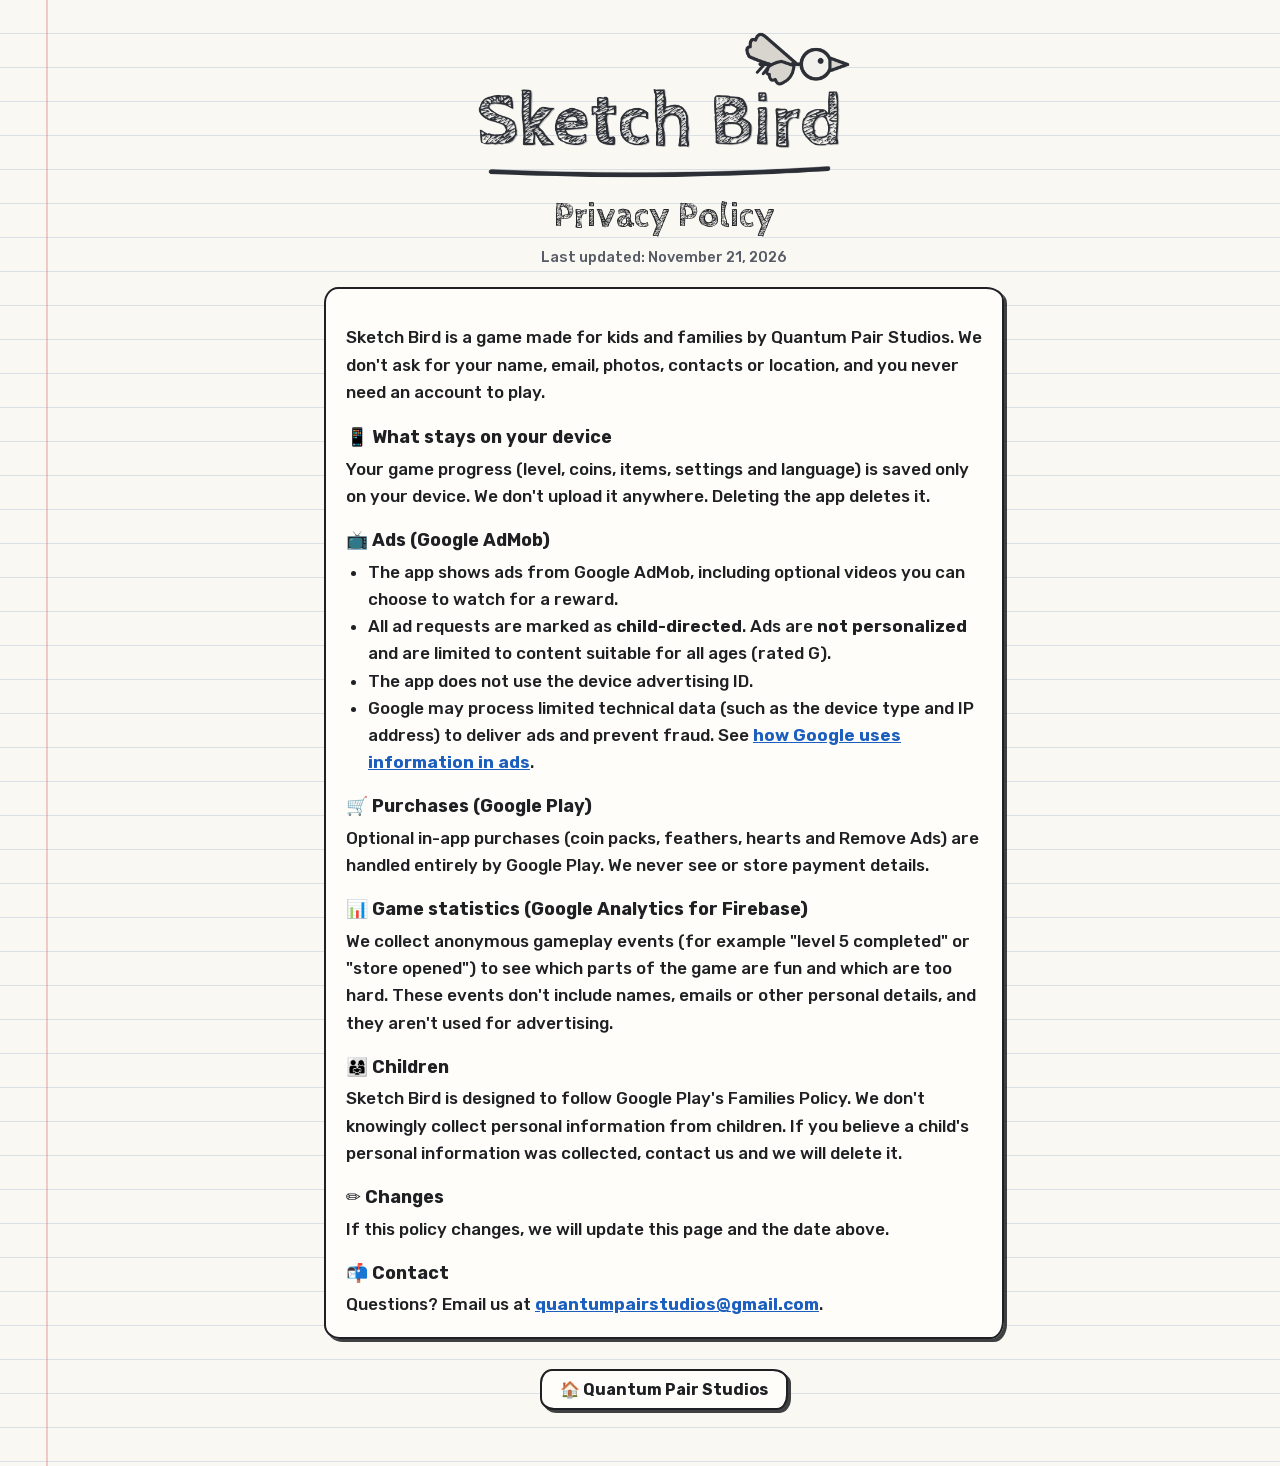
==== sketch-bird/privacy.html @ 215aeb5b "Quantum Pair Studios website: home page and Sketch Bird privacy policy" ====
<!DOCTYPE html>
<html lang="en">
<head>
    <meta charset="UTF-8">
    <meta name="viewport" content="width=device-width, initial-scale=1.0">
    <title>Sketch Bird · Privacy Policy</title>
    <meta name="description" content="Privacy policy for Sketch Bird by Quantum Pair Studios.">
    <link rel="icon" href="icon.png">
    <link rel="preload" href="../fonts/cabin-sketch.woff2" as="font" type="font/woff2" crossorigin>
    <link rel="stylesheet" href="../style.css">
</head>
<body>
<main>
    <header class="policy-head">
        <img class="logo" src="logo.png" alt="Sketch Bird">
        <h1>Privacy Policy</h1>
        <p class="updated">Last updated: November 21, 2026</p>
    </header>

    <article class="sketch-box">
        <p>Sketch Bird is a game made for kids and families by Quantum Pair Studios. We don't ask for your name, email, photos, contacts or location, and you never need an account to play.</p>

        <div class="section">
            <h2>📱 What stays on your device</h2>
            <p>Your game progress (level, coins, items, settings and language) is saved only on your device. We don't upload it anywhere. Deleting the app deletes it.</p>
        </div>

        <div class="section">
            <h2>📺 Ads (Google AdMob)</h2>
            <ul>
                <li>The app shows ads from Google AdMob, including optional videos you can choose to watch for a reward.</li>
                <li>All ad requests are marked as <b>child-directed</b>. Ads are <b>not personalized</b> and are limited to content suitable for all ages (rated G).</li>
                <li>The app does not use the device advertising ID.</li>
                <li>Google may process limited technical data (such as the device type and IP address) to deliver ads and prevent fraud. See <a href="https://policies.google.com/technologies/ads">how Google uses information in ads</a>.</li>
            </ul>
        </div>

        <div class="section">
            <h2>🛒 Purchases (Google Play)</h2>
            <p>Optional in-app purchases (coin packs, feathers, hearts and Remove Ads) are handled entirely by Google Play. We never see or store payment details.</p>
        </div>

        <div class="section">
            <h2>📊 Game statistics (Google Analytics for Firebase)</h2>
            <p>We collect anonymous gameplay events (for example "level 5 completed" or "store opened") to see which parts of the game are fun and which are too hard. These events don't include names, emails or other personal details, and they aren't used for advertising.</p>
        </div>

        <div class="section">
            <h2>👨‍👩‍👧 Children</h2>
            <p>Sketch Bird is designed to follow Google Play's Families Policy. We don't knowingly collect personal information from children. If you believe a child's personal information was collected, contact us and we will delete it.</p>
        </div>

        <div class="section">
            <h2>✏️ Changes</h2>
            <p>If this policy changes, we will update this page and the date above.</p>
        </div>

        <div class="section">
            <h2>📬 Contact</h2>
            <p>Questions? Email us at <a href="mailto:quantumpairstudios@gmail.com">quantumpairstudios@gmail.com</a>.</p>
        </div>
    </article>

    <footer>
        <a class="sketch-btn" href="../">🏠 Quantum Pair Studios</a>
    </footer>
</main>
</body>
</html>
---- style.css ----
/* Quantum Pair Studios: same look as Sketch Bird (notebook paper, sketchy title, hand-drawn boxes) */
@font-face { font-family: 'Cabin Sketch'; font-weight: 700; font-display: swap; src: url('fonts/cabin-sketch.woff2') format('woff2'); }
@font-face { font-family: 'Rubik'; font-weight: 400 800; font-display: swap; src: url('fonts/rubik.woff2') format('woff2'); }

:root {
    --paper-bg: #faf8f3;
    --ink-color: #1e2024;
    --ink-muted: #575c66;
    --accent-gold-bg: #fff3c4;
    --line: rgba(115, 148, 185, 0.24);
    --margin-line: rgba(218, 92, 92, 0.30);
    --shadow-sketch: 3px 3px 0 rgba(30, 32, 36, 0.85);
}

* { box-sizing: border-box; }

body {
    margin: 0;
    min-height: 100vh;
    color: var(--ink-color);
    font: 500 17px/1.6 'Rubik', system-ui, -apple-system, 'Segoe UI', Arial, sans-serif;
    background-color: var(--paper-bg);
    /* notebook page: red margin line + blue ruled lines, like the game */
    background-image:
        linear-gradient(to right, transparent 46px, var(--margin-line) 46px, var(--margin-line) 48px, transparent 48px),
        repeating-linear-gradient(to bottom, transparent 0, transparent 33px, var(--line) 33px, var(--line) 34px);
}

main { max-width: 760px; margin: 0 auto; padding: 28px 16px 56px 64px; }

.studio-name {
    font-family: 'Cabin Sketch', 'Rubik', sans-serif;
    font-weight: 700;
    font-size: clamp(2rem, 6vw, 3rem);
    line-height: 1.1;
    margin: 0;
    text-shadow: 1.5px 1.2px 0 rgba(44, 47, 54, 0.28);
}
.underline { height: 0; border-top: 4px solid var(--ink-color); border-radius: 4px; width: min(340px, 70%); margin: 10px 0 6px; transform: rotate(-0.6deg); }
.tagline { color: var(--ink-muted); margin: 4px 0 28px; }

.sketch-box {
    background: rgba(255, 253, 249, 0.97);
    border: 2.5px solid var(--ink-color);
    border-radius: 14px 18px 13px 16px / 16px 13px 18px 14px;
    box-shadow: var(--shadow-sketch);
    padding: 18px 20px;
}

.game-card { display: grid; grid-template-columns: 1fr; gap: 10px; text-align: center; }
.game-card .logo { width: min(420px, 100%); height: auto; margin: 4px auto 0; display: block; }
.game-card p { margin: 0; color: var(--ink-muted); }

.btn-row { display: flex; gap: 12px; justify-content: center; flex-wrap: wrap; margin-top: 6px; }
.sketch-btn {
    font: 700 1rem 'Rubik', sans-serif;
    color: var(--ink-color);
    text-decoration: none;
    background: #fffdf9;
    border: 2.5px solid var(--ink-color);
    border-radius: 12px 15px 11px 14px / 14px 11px 15px 12px;
    padding: 9px 18px;
    box-shadow: var(--shadow-sketch);
    display: inline-flex; align-items: center; gap: 6px;
    transition: transform 0.08s ease, box-shadow 0.08s ease, background-color 0.15s ease;
}
.sketch-btn:hover { background: var(--accent-gold-bg); transform: translate(-1px, -1px); box-shadow: 4px 4px 0 rgba(30, 32, 36, 0.9); }
.sketch-btn:active { transform: translate(2px, 2px); box-shadow: 1px 1px 0 rgba(30, 32, 36, 0.9); }
.sketch-btn.primary { background: var(--accent-gold-bg); }
.sketch-btn.soon { opacity: 0.7; pointer-events: none; }

/* privacy page */
.policy-head { text-align: center; margin-bottom: 18px; }
.policy-head .logo { width: min(380px, 90%); height: auto; display: block; margin: 0 auto; }
.policy-head h1 { font-family: 'Cabin Sketch', 'Rubik', sans-serif; font-size: clamp(1.6rem, 5vw, 2.2rem); margin: 6px 0 0; }
.policy-head .updated { color: var(--ink-muted); font-size: 0.92rem; margin: 2px 0 0; }
.section { margin-top: 16px; }
.section h2 { font-size: 1.12rem; margin: 0 0 4px; display: flex; align-items: center; gap: 8px; }
.section p, .section ul { margin: 4px 0 0; }
.section ul { padding-left: 22px; }
a { color: #1d5fbf; font-weight: 700; }

footer { margin-top: 30px; text-align: center; color: var(--ink-muted); font-size: 0.95rem; }

@media (max-width: 520px) {
    body { font-size: 16px; background-image:
        linear-gradient(to right, transparent 26px, var(--margin-line) 26px, var(--margin-line) 28px, transparent 28px),
        repeating-linear-gradient(to bottom, transparent 0, transparent 33px, var(--line) 33px, var(--line) 34px); }
    main { padding: 20px 14px 40px 40px; }
    .sketch-box { padding: 14px; }
}
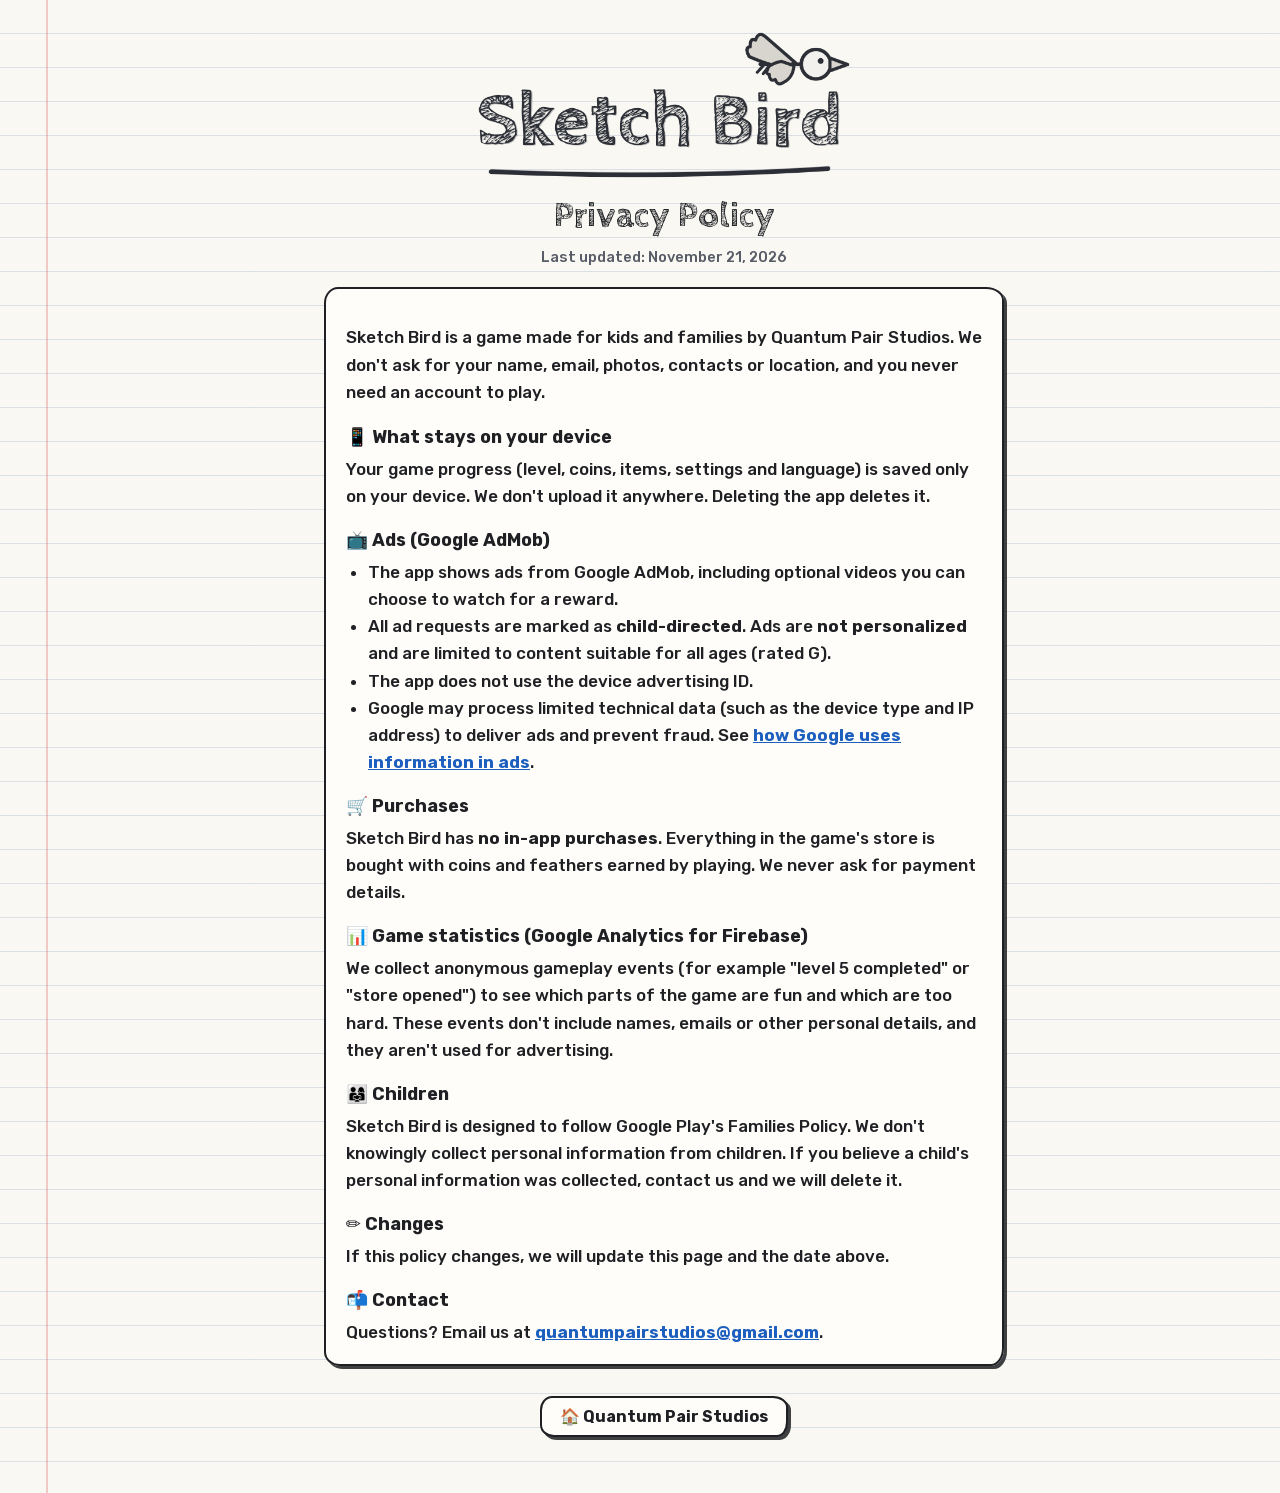
==== commit b0cd70ce: "Sketch Bird privacy policy: no in-app purchases" ====
--- a/sketch-bird/privacy.html
+++ b/sketch-bird/privacy.html
@@ -36,8 +36,8 @@
         </div>
 
         <div class="section">
-            <h2>🛒 Purchases (Google Play)</h2>
-            <p>Optional in-app purchases (coin packs, feathers, hearts and Remove Ads) are handled entirely by Google Play. We never see or store payment details.</p>
+            <h2>🛒 Purchases</h2>
+            <p>Sketch Bird has <b>no in-app purchases</b>. Everything in the game's store is bought with coins and feathers earned by playing. We never ask for payment details.</p>
         </div>
 
         <div class="section">
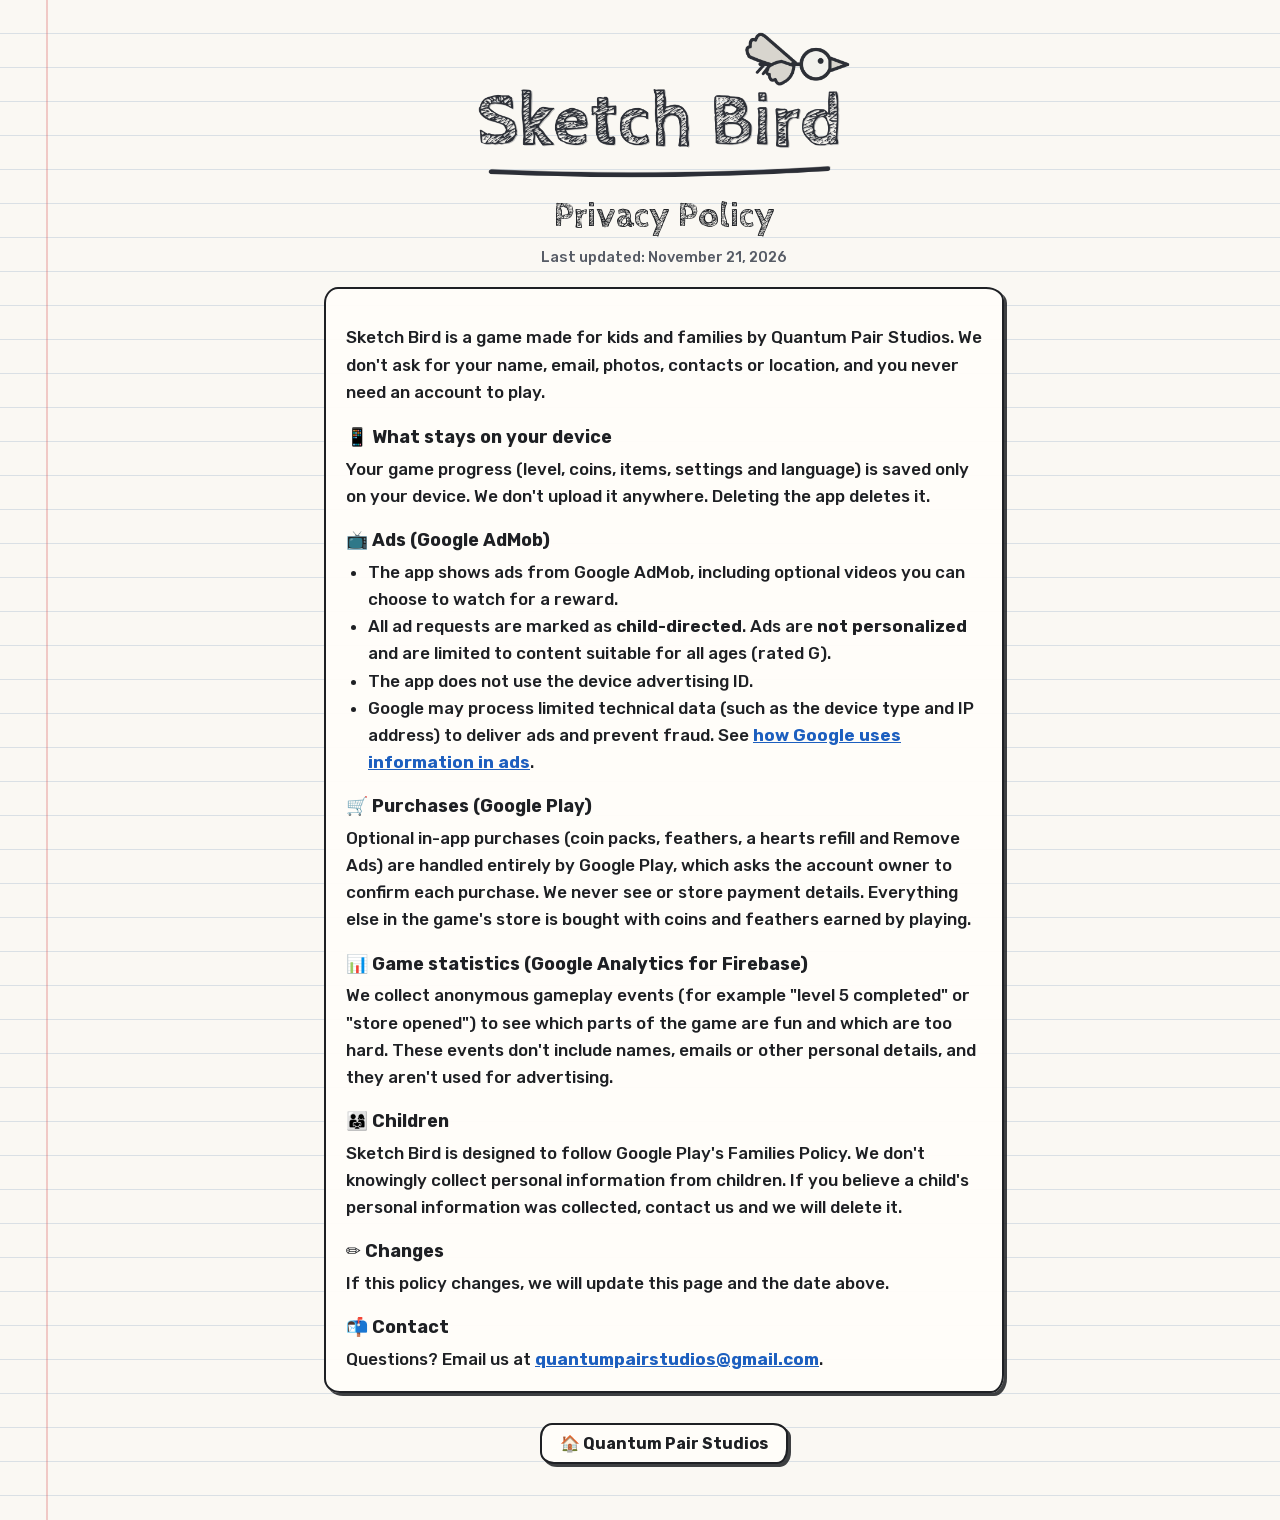
==== commit 883beb1a: "Sketch Bird privacy policy: optional in-app purchases" ====
--- a/sketch-bird/privacy.html
+++ b/sketch-bird/privacy.html
@@ -36,8 +36,8 @@
         </div>
 
         <div class="section">
-            <h2>🛒 Purchases</h2>
-            <p>Sketch Bird has <b>no in-app purchases</b>. Everything in the game's store is bought with coins and feathers earned by playing. We never ask for payment details.</p>
+            <h2>🛒 Purchases (Google Play)</h2>
+            <p>Optional in-app purchases (coin packs, feathers, a hearts refill and Remove Ads) are handled entirely by Google Play, which asks the account owner to confirm each purchase. We never see or store payment details. Everything else in the game's store is bought with coins and feathers earned by playing.</p>
         </div>
 
         <div class="section">
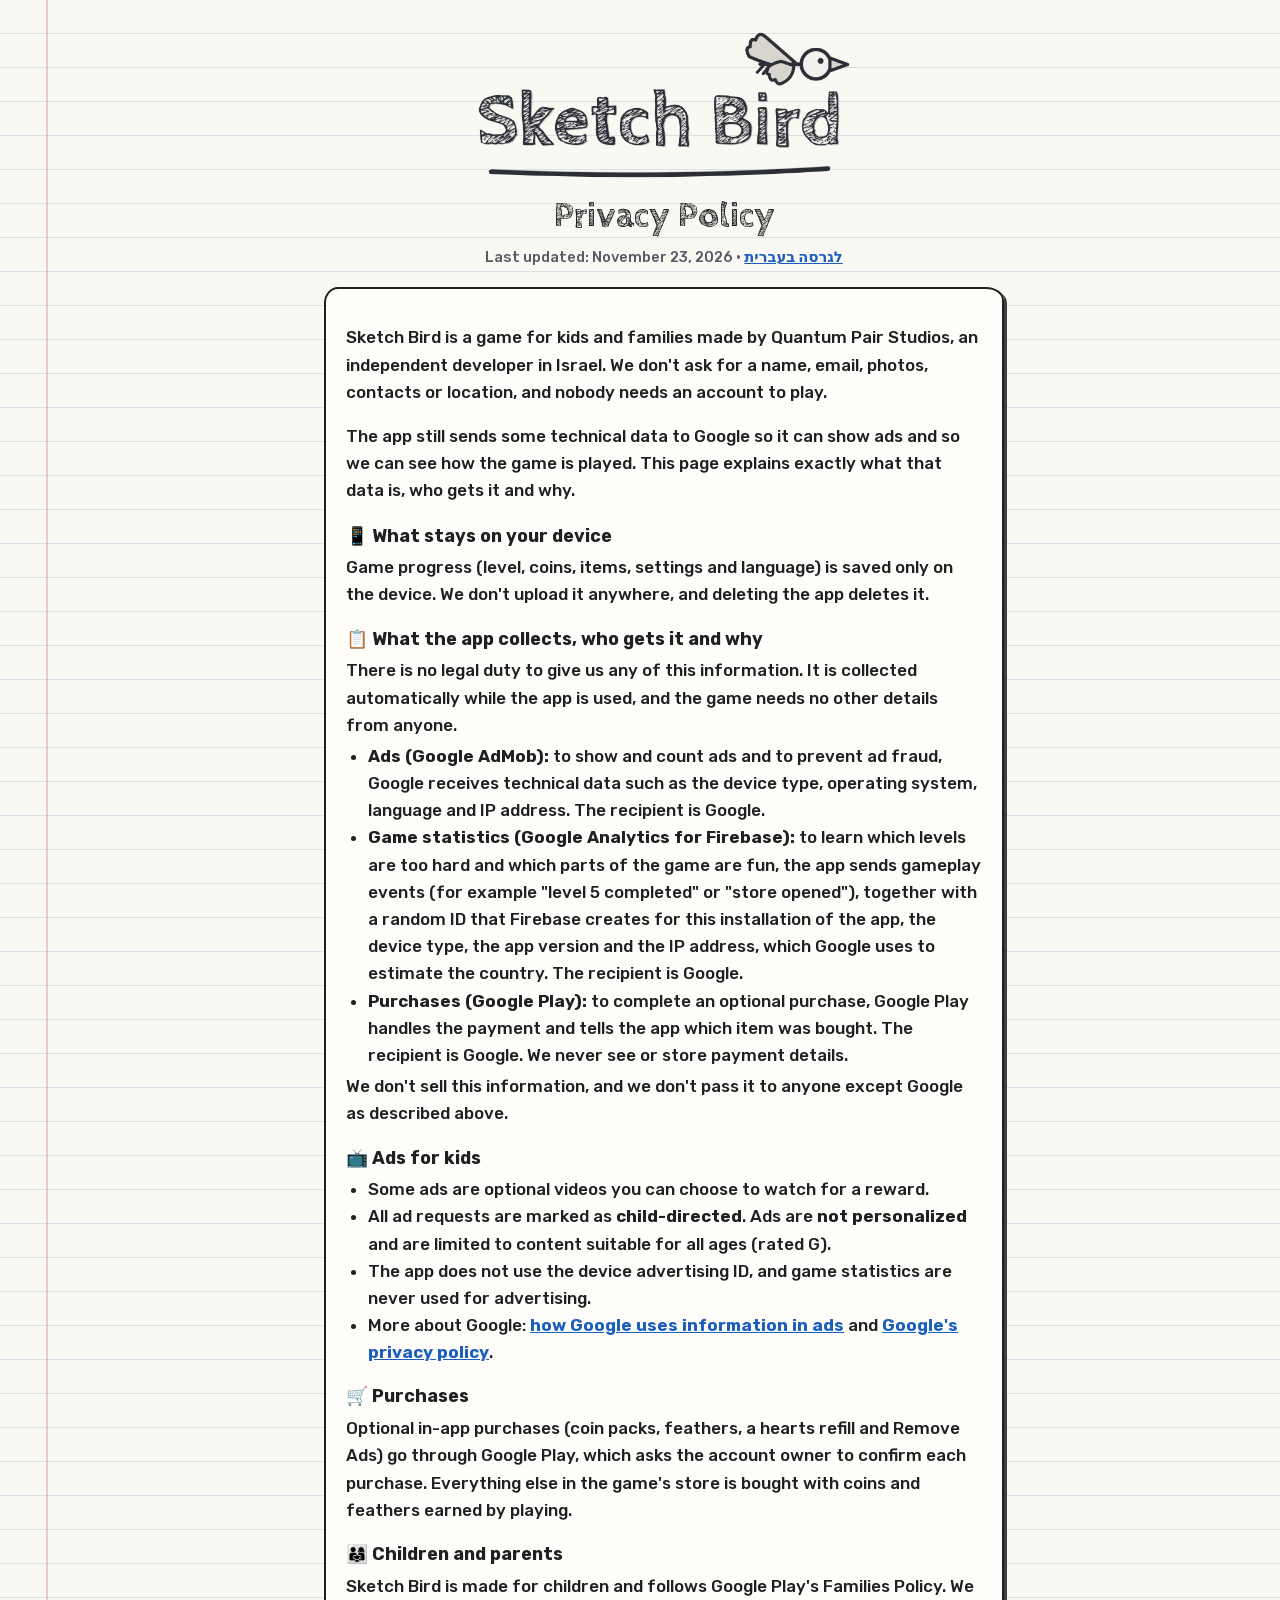
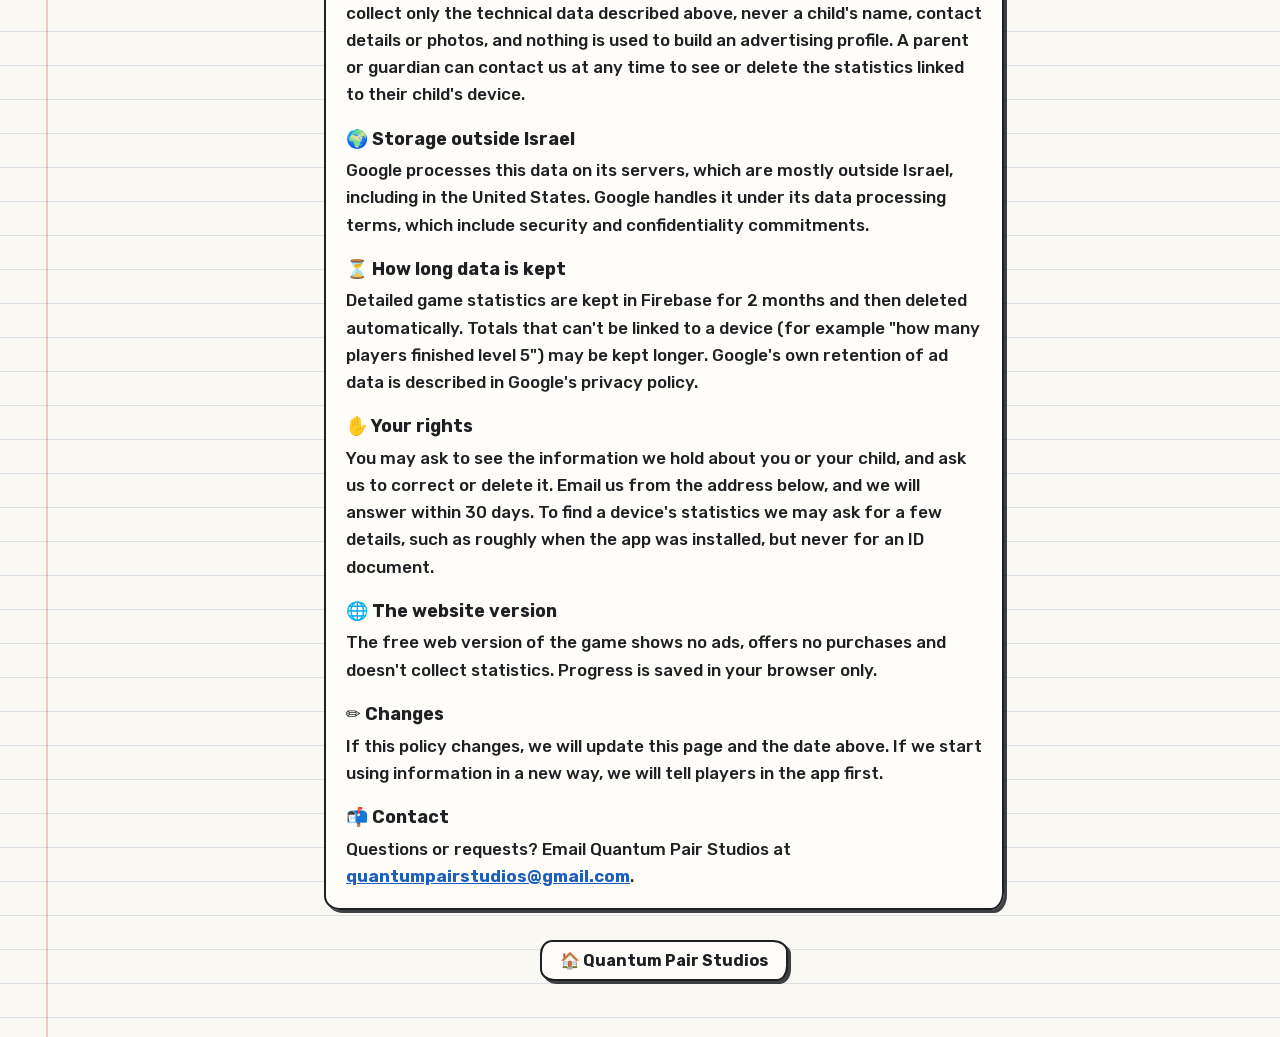
==== commit b0291abd: "Sketch Bird privacy policy: Israeli privacy law update and Hebrew version" ====
--- a/sketch-bird/privacy.html
+++ b/sketch-bird/privacy.html
@@ -6,6 +6,7 @@
     <title>Sketch Bird · Privacy Policy</title>
     <meta name="description" content="Privacy policy for Sketch Bird by Quantum Pair Studios.">
     <link rel="icon" href="icon.png">
+    <link rel="alternate" hreflang="he" href="privacy-he.html">
     <link rel="preload" href="../fonts/cabin-sketch.woff2" as="font" type="font/woff2" crossorigin>
     <link rel="stylesheet" href="../style.css">
 </head>
@@ -14,50 +15,77 @@
     <header class="policy-head">
         <img class="logo" src="logo.png" alt="Sketch Bird">
         <h1>Privacy Policy</h1>
-        <p class="updated">Last updated: November 21, 2026</p>
+        <p class="updated">Last updated: November 23, 2026 · <a href="privacy-he.html" lang="he">לגרסה בעברית</a></p>
     </header>
 
     <article class="sketch-box">
-        <p>Sketch Bird is a game made for kids and families by Quantum Pair Studios. We don't ask for your name, email, photos, contacts or location, and you never need an account to play.</p>
+        <p>Sketch Bird is a game for kids and families made by Quantum Pair Studios, an independent developer in Israel. We don't ask for a name, email, photos, contacts or location, and nobody needs an account to play.</p>
+        <p>The app still sends some technical data to Google so it can show ads and so we can see how the game is played. This page explains exactly what that data is, who gets it and why.</p>
 
         <div class="section">
             <h2>📱 What stays on your device</h2>
-            <p>Your game progress (level, coins, items, settings and language) is saved only on your device. We don't upload it anywhere. Deleting the app deletes it.</p>
+            <p>Game progress (level, coins, items, settings and language) is saved only on the device. We don't upload it anywhere, and deleting the app deletes it.</p>
         </div>
 
         <div class="section">
-            <h2>📺 Ads (Google AdMob)</h2>
+            <h2>📋 What the app collects, who gets it and why</h2>
+            <p>There is no legal duty to give us any of this information. It is collected automatically while the app is used, and the game needs no other details from anyone.</p>
             <ul>
-                <li>The app shows ads from Google AdMob, including optional videos you can choose to watch for a reward.</li>
+                <li><b>Ads (Google AdMob):</b> to show and count ads and to prevent ad fraud, Google receives technical data such as the device type, operating system, language and IP address. The recipient is Google.</li>
+                <li><b>Game statistics (Google Analytics for Firebase):</b> to learn which levels are too hard and which parts of the game are fun, the app sends gameplay events (for example "level 5 completed" or "store opened"), together with a random ID that Firebase creates for this installation of the app, the device type, the app version and the IP address, which Google uses to estimate the country. The recipient is Google.</li>
+                <li><b>Purchases (Google Play):</b> to complete an optional purchase, Google Play handles the payment and tells the app which item was bought. The recipient is Google. We never see or store payment details.</li>
+            </ul>
+            <p>We don't sell this information, and we don't pass it to anyone except Google as described above.</p>
+        </div>
+
+        <div class="section">
+            <h2>📺 Ads for kids</h2>
+            <ul>
+                <li>Some ads are optional videos you can choose to watch for a reward.</li>
                 <li>All ad requests are marked as <b>child-directed</b>. Ads are <b>not personalized</b> and are limited to content suitable for all ages (rated G).</li>
-                <li>The app does not use the device advertising ID.</li>
-                <li>Google may process limited technical data (such as the device type and IP address) to deliver ads and prevent fraud. See <a href="https://policies.google.com/technologies/ads">how Google uses information in ads</a>.</li>
+                <li>The app does not use the device advertising ID, and game statistics are never used for advertising.</li>
+                <li>More about Google: <a href="https://policies.google.com/technologies/ads">how Google uses information in ads</a> and <a href="https://policies.google.com/privacy">Google's privacy policy</a>.</li>
             </ul>
         </div>
 
         <div class="section">
-            <h2>🛒 Purchases (Google Play)</h2>
-            <p>Optional in-app purchases (coin packs, feathers, a hearts refill and Remove Ads) are handled entirely by Google Play, which asks the account owner to confirm each purchase. We never see or store payment details. Everything else in the game's store is bought with coins and feathers earned by playing.</p>
+            <h2>🛒 Purchases</h2>
+            <p>Optional in-app purchases (coin packs, feathers, a hearts refill and Remove Ads) go through Google Play, which asks the account owner to confirm each purchase. Everything else in the game's store is bought with coins and feathers earned by playing.</p>
         </div>
 
         <div class="section">
-            <h2>📊 Game statistics (Google Analytics for Firebase)</h2>
-            <p>We collect anonymous gameplay events (for example "level 5 completed" or "store opened") to see which parts of the game are fun and which are too hard. These events don't include names, emails or other personal details, and they aren't used for advertising.</p>
+            <h2>👨‍👩‍👧 Children and parents</h2>
+            <p>Sketch Bird is made for children and follows Google Play's Families Policy. We collect only the technical data described above, never a child's name, contact details or photos, and nothing is used to build an advertising profile. A parent or guardian can contact us at any time to see or delete the statistics linked to their child's device.</p>
         </div>
 
         <div class="section">
-            <h2>👨‍👩‍👧 Children</h2>
-            <p>Sketch Bird is designed to follow Google Play's Families Policy. We don't knowingly collect personal information from children. If you believe a child's personal information was collected, contact us and we will delete it.</p>
+            <h2>🌍 Storage outside Israel</h2>
+            <p>Google processes this data on its servers, which are mostly outside Israel, including in the United States. Google handles it under its data processing terms, which include security and confidentiality commitments.</p>
+        </div>
+
+        <div class="section">
+            <h2>⏳ How long data is kept</h2>
+            <p>Detailed game statistics are kept in Firebase for 2 months and then deleted automatically. Totals that can't be linked to a device (for example "how many players finished level 5") may be kept longer. Google's own retention of ad data is described in Google's privacy policy.</p>
+        </div>
+
+        <div class="section">
+            <h2>✋ Your rights</h2>
+            <p>You may ask to see the information we hold about you or your child, and ask us to correct or delete it. Email us from the address below, and we will answer within 30 days. To find a device's statistics we may ask for a few details, such as roughly when the app was installed, but never for an ID document.</p>
+        </div>
+
+        <div class="section">
+            <h2>🌐 The website version</h2>
+            <p>The free web version of the game shows no ads, offers no purchases and doesn't collect statistics. Progress is saved in your browser only.</p>
         </div>
 
         <div class="section">
             <h2>✏️ Changes</h2>
-            <p>If this policy changes, we will update this page and the date above.</p>
+            <p>If this policy changes, we will update this page and the date above. If we start using information in a new way, we will tell players in the app first.</p>
         </div>
 
         <div class="section">
             <h2>📬 Contact</h2>
-            <p>Questions? Email us at <a href="mailto:quantumpairstudios@gmail.com">quantumpairstudios@gmail.com</a>.</p>
+            <p>Questions or requests? Email Quantum Pair Studios at <a href="mailto:quantumpairstudios@gmail.com">quantumpairstudios@gmail.com</a>.</p>
         </div>
     </article>
 
--- a/style.css
+++ b/style.css
@@ -77,7 +77,7 @@
 .section { margin-top: 16px; }
 .section h2 { font-size: 1.12rem; margin: 0 0 4px; display: flex; align-items: center; gap: 8px; }
 .section p, .section ul { margin: 4px 0 0; }
-.section ul { padding-left: 22px; }
+.section ul { padding-inline-start: 22px; }
 a { color: #1d5fbf; font-weight: 700; }
 
 footer { margin-top: 30px; text-align: center; color: var(--ink-muted); font-size: 0.95rem; }
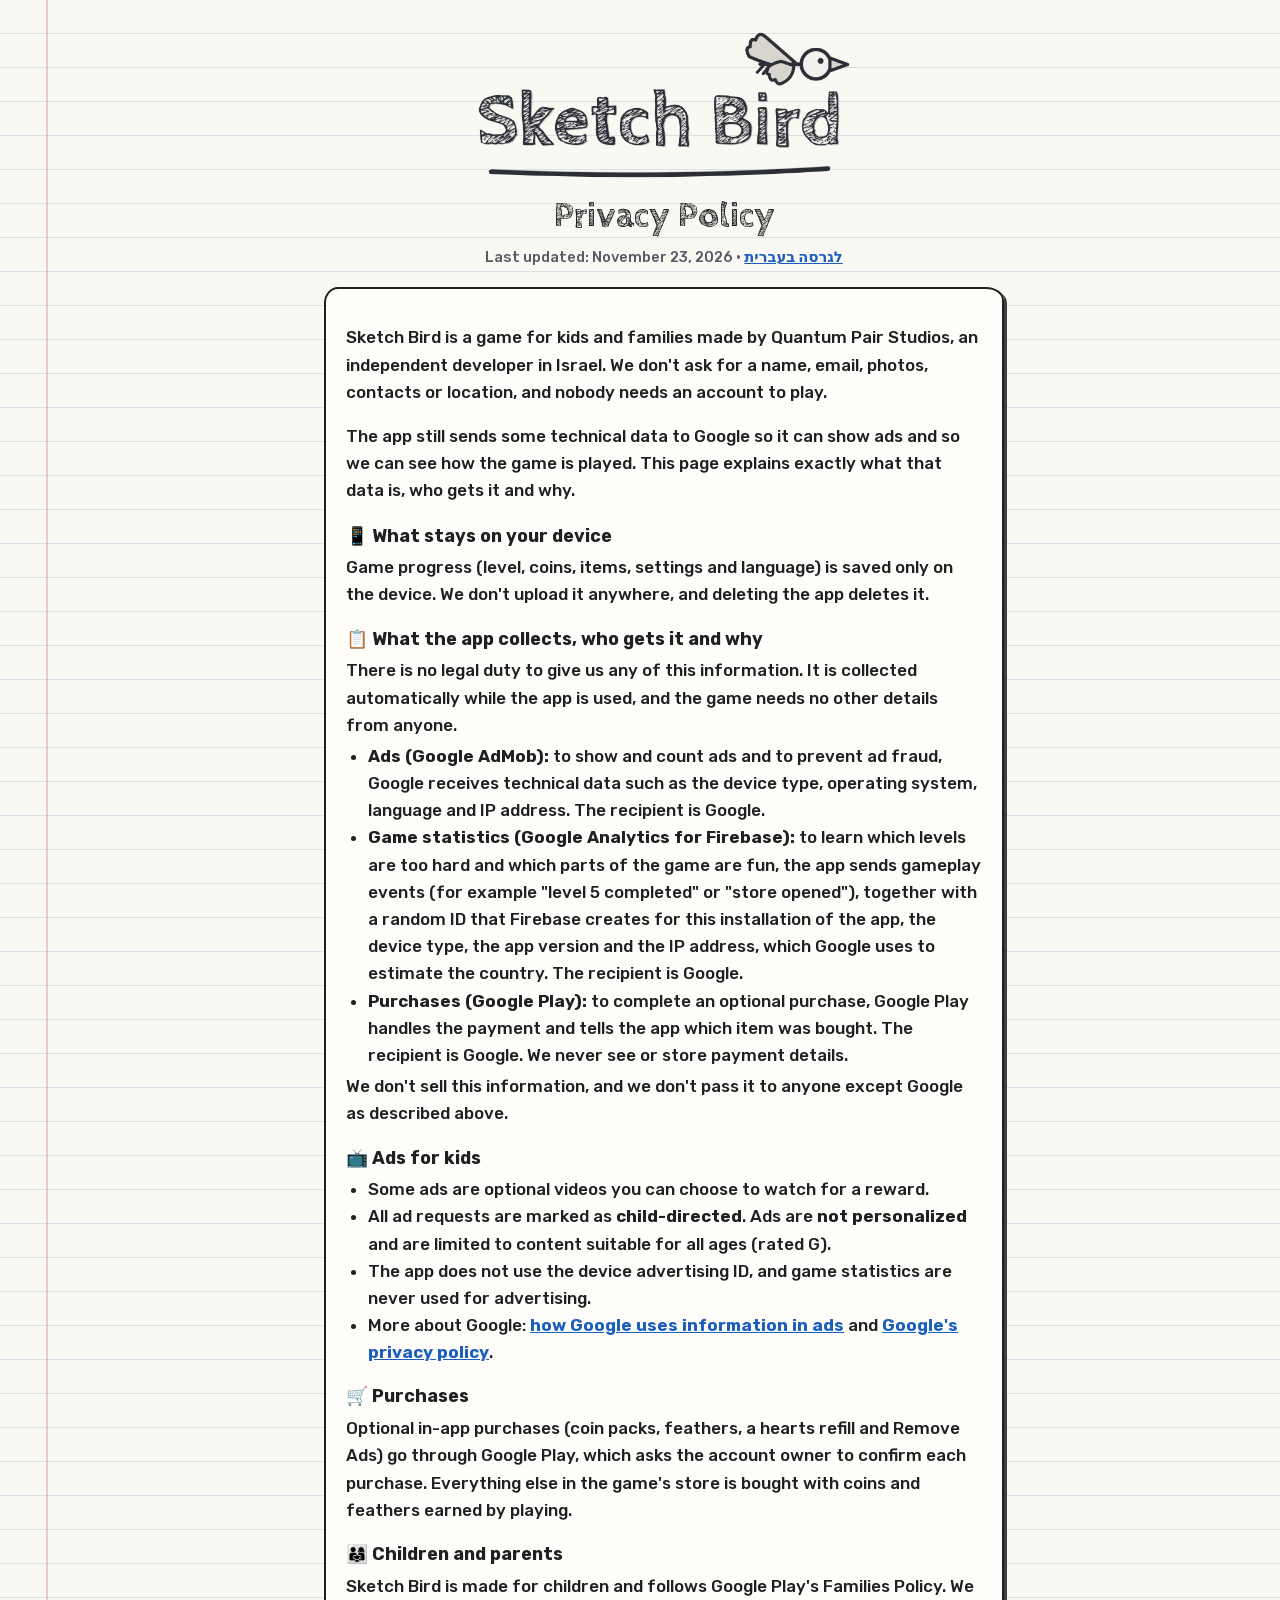
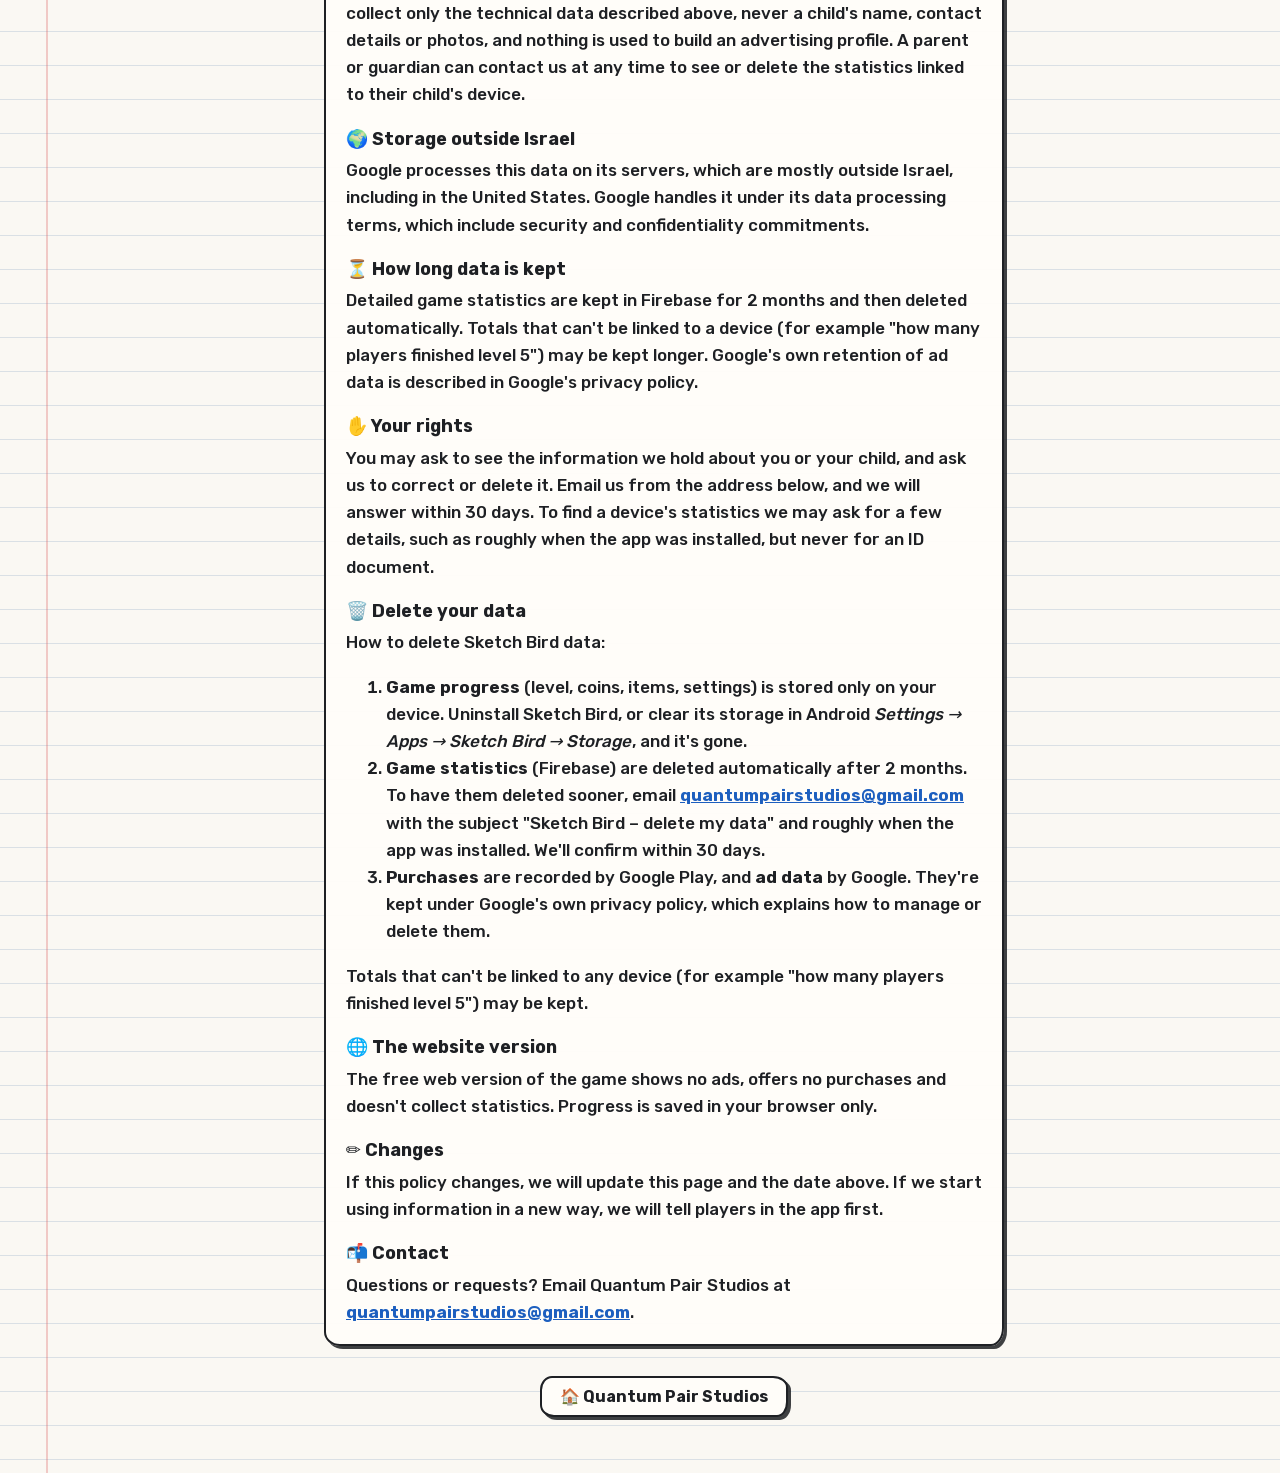
==== commit c81a28c3: "Sketch Bird privacy policy: add a Delete your data section (EN + HE)" ====
--- a/sketch-bird/privacy.html
+++ b/sketch-bird/privacy.html
@@ -73,6 +73,17 @@
             <p>You may ask to see the information we hold about you or your child, and ask us to correct or delete it. Email us from the address below, and we will answer within 30 days. To find a device's statistics we may ask for a few details, such as roughly when the app was installed, but never for an ID document.</p>
         </div>
 
+        <div class="section" id="delete-data">
+            <h2>🗑️ Delete your data</h2>
+            <p>How to delete Sketch Bird data:</p>
+            <ol>
+                <li><b>Game progress</b> (level, coins, items, settings) is stored only on your device. Uninstall Sketch Bird, or clear its storage in Android <i>Settings → Apps → Sketch Bird → Storage</i>, and it's gone.</li>
+                <li><b>Game statistics</b> (Firebase) are deleted automatically after 2 months. To have them deleted sooner, email <a href="mailto:quantumpairstudios@gmail.com?subject=Sketch%20Bird%20-%20delete%20my%20data">quantumpairstudios@gmail.com</a> with the subject "Sketch Bird – delete my data" and roughly when the app was installed. We'll confirm within 30 days.</li>
+                <li><b>Purchases</b> are recorded by Google Play, and <b>ad data</b> by Google. They're kept under Google's own privacy policy, which explains how to manage or delete them.</li>
+            </ol>
+            <p>Totals that can't be linked to any device (for example "how many players finished level 5") may be kept.</p>
+        </div>
+
         <div class="section">
             <h2>🌐 The website version</h2>
             <p>The free web version of the game shows no ads, offers no purchases and doesn't collect statistics. Progress is saved in your browser only.</p>
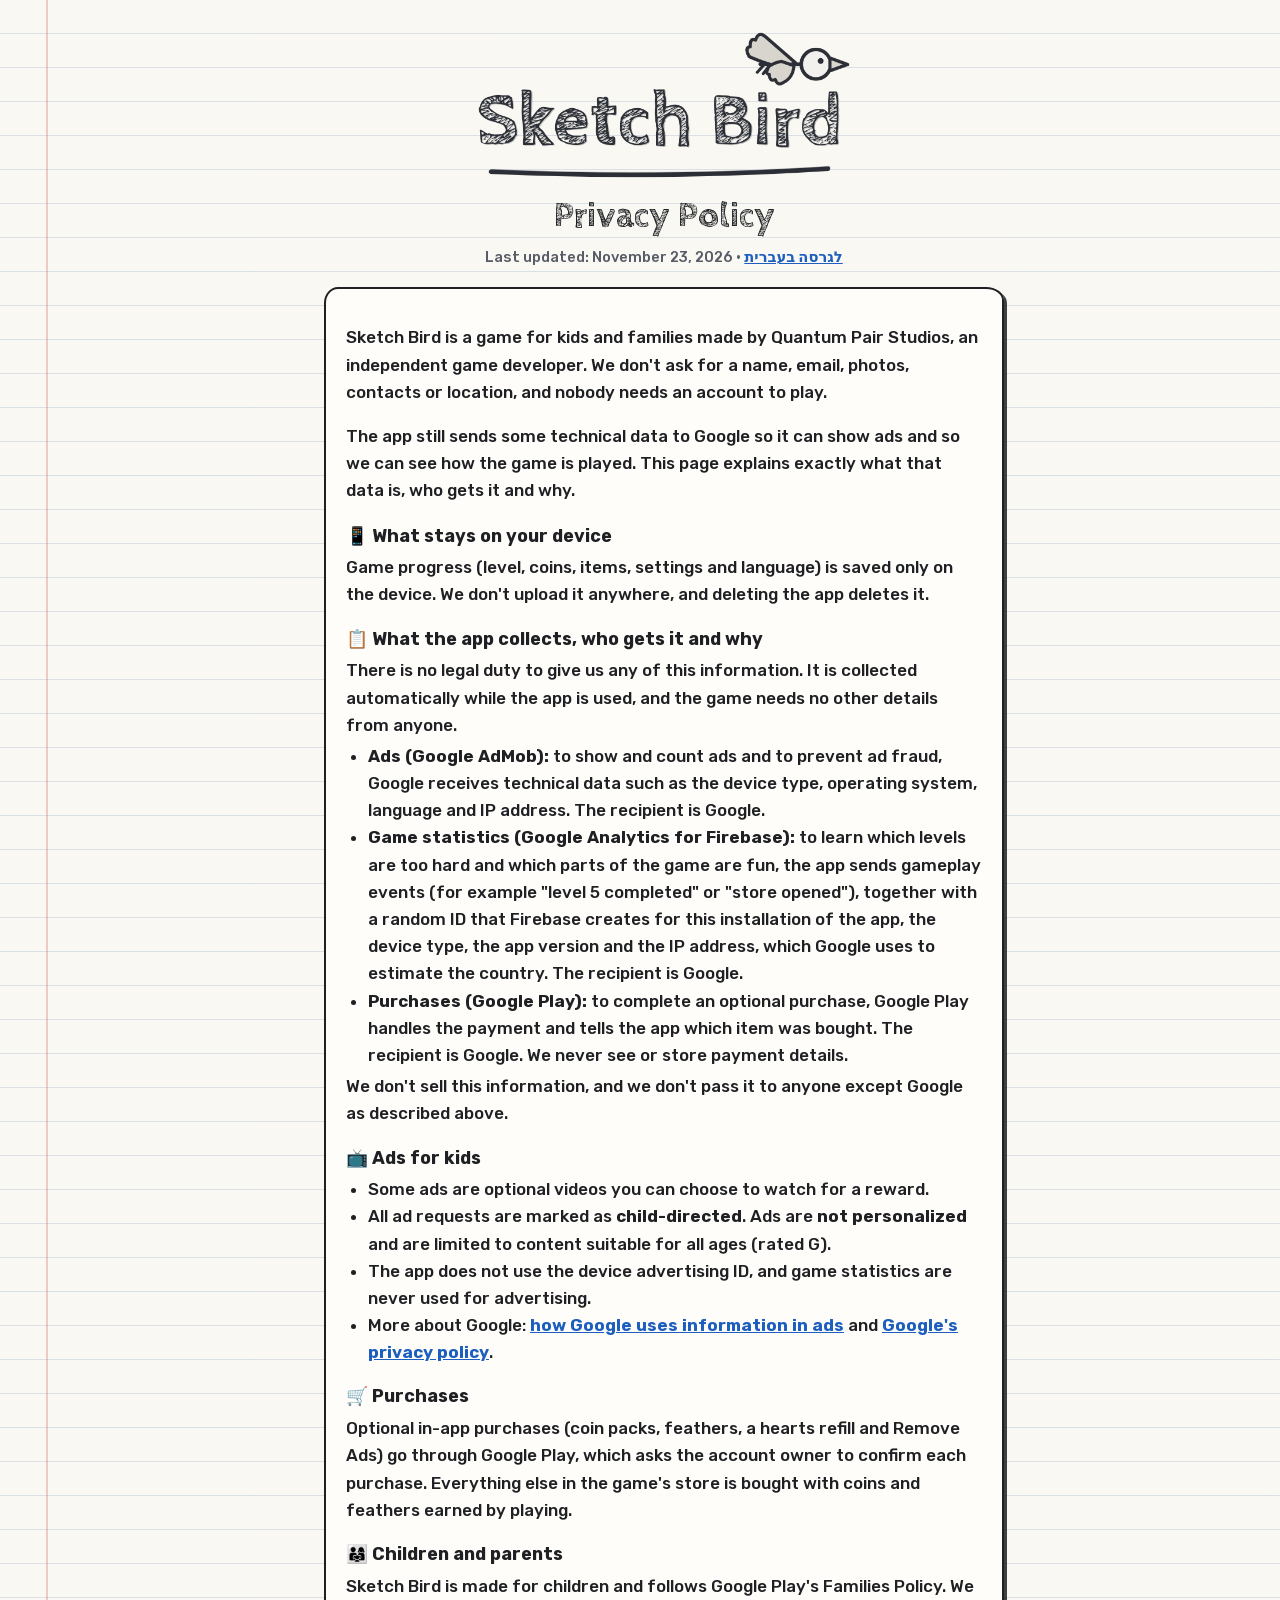
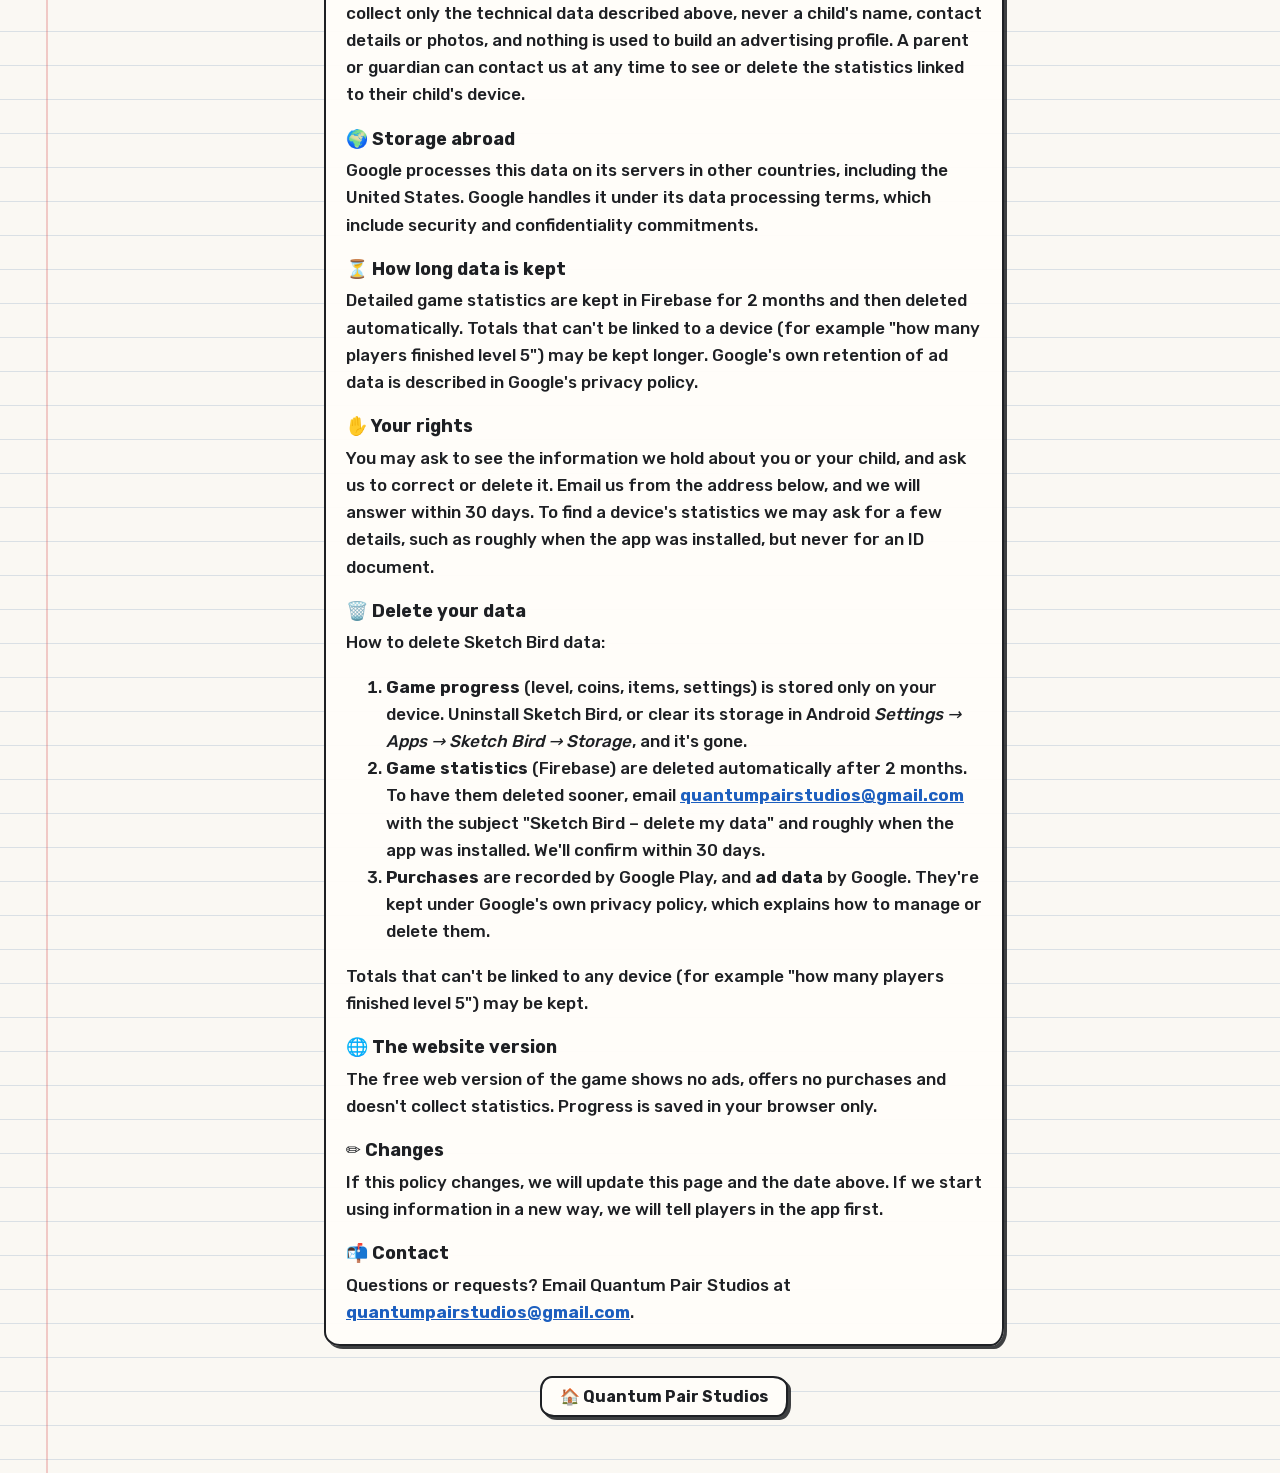
==== commit e8b06528: "Sketch Bird privacy: neutral studio description and storage-abroad wording" ====
--- a/sketch-bird/privacy.html
+++ b/sketch-bird/privacy.html
@@ -19,7 +19,7 @@
     </header>
 
     <article class="sketch-box">
-        <p>Sketch Bird is a game for kids and families made by Quantum Pair Studios, an independent developer in Israel. We don't ask for a name, email, photos, contacts or location, and nobody needs an account to play.</p>
+        <p>Sketch Bird is a game for kids and families made by Quantum Pair Studios, an independent game developer. We don't ask for a name, email, photos, contacts or location, and nobody needs an account to play.</p>
         <p>The app still sends some technical data to Google so it can show ads and so we can see how the game is played. This page explains exactly what that data is, who gets it and why.</p>
 
         <div class="section">
@@ -59,8 +59,8 @@
         </div>
 
         <div class="section">
-            <h2>🌍 Storage outside Israel</h2>
-            <p>Google processes this data on its servers, which are mostly outside Israel, including in the United States. Google handles it under its data processing terms, which include security and confidentiality commitments.</p>
+            <h2>🌍 Storage abroad</h2>
+            <p>Google processes this data on its servers in other countries, including the United States. Google handles it under its data processing terms, which include security and confidentiality commitments.</p>
         </div>
 
         <div class="section">
